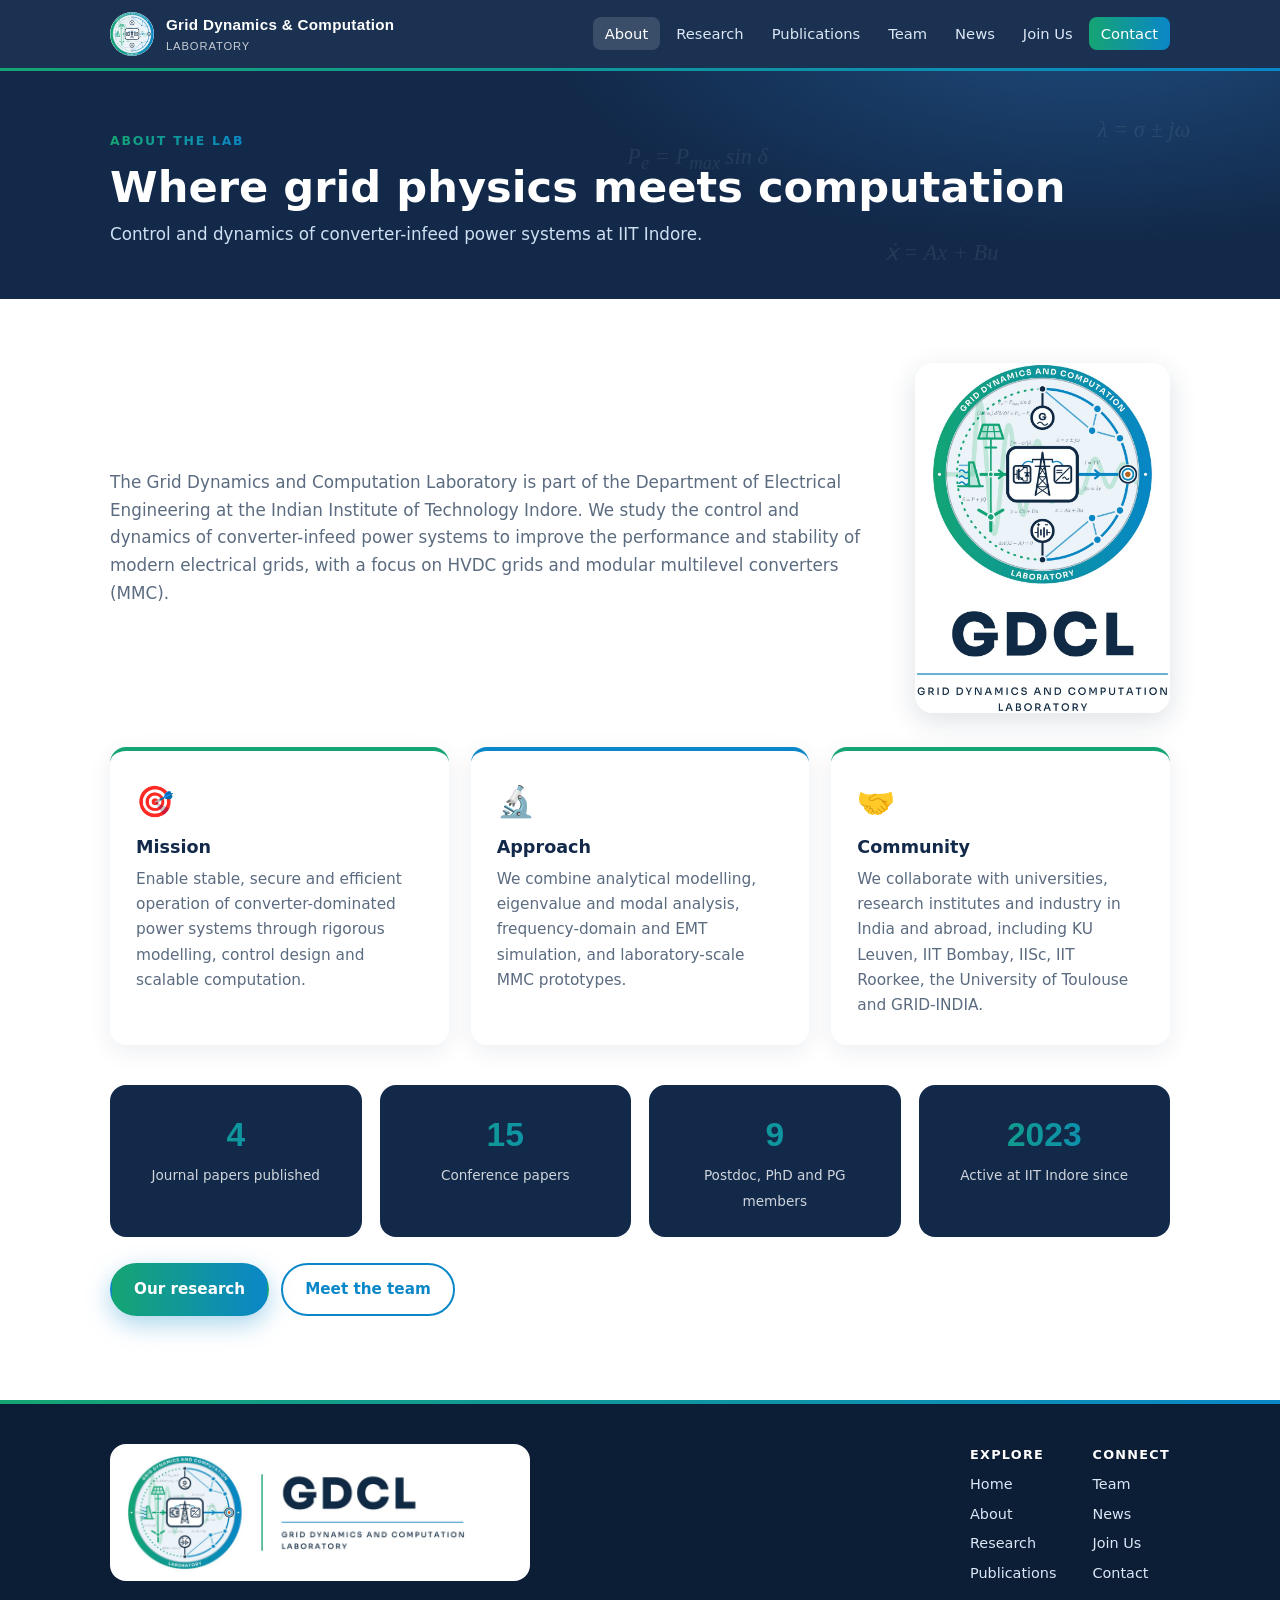
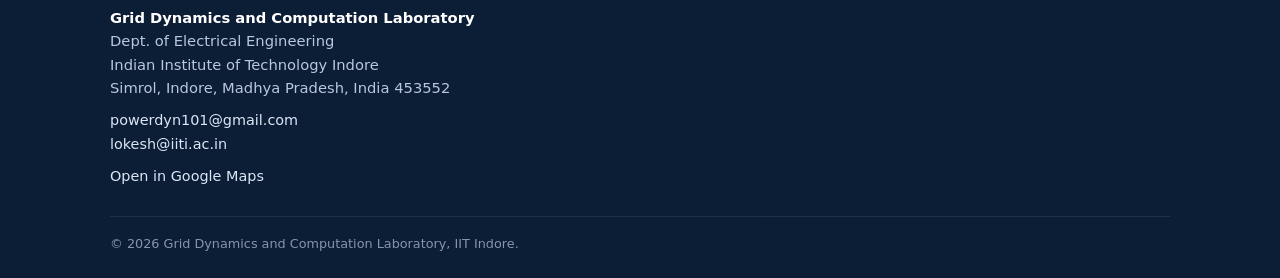
==== about.html @ 76847322 "Add files via upload" ====
<!DOCTYPE html>
<html lang="en">
<head>
<meta charset="utf-8">
<meta name="viewport" content="width=device-width, initial-scale=1">
<title>About | Grid Dynamics and Computation Laboratory, IIT Indore</title>
<meta name="description" content="About the Grid Dynamics and Computation Laboratory at the Department of Electrical Engineering, IIT Indore.">
<link rel="icon" href="images/favicon.png">
<link rel="stylesheet" href="style.css">
</head>
<body>

<header id="site-header"></header>

<main>
<section class="pagehead">
  <span class="eq" style="top:18%;right:7%">λ = σ ± jω</span>
  <span class="eq" style="bottom:12%;right:22%">ẋ = Ax + Bu</span>
  <span class="eq" style="top:30%;right:40%">P<sub>e</sub> = P<sub>max</sub> sin δ</span>
  <div class="wrap">
    <div class="crumb">About the lab</div>
    <h1>Where grid physics meets computation</h1>
    <p>Control and dynamics of converter-infeed power systems at IIT Indore.</p>
  </div>
</section>

<section>
  <div class="wrap reveal">
    <div class="about-top">
      <div><p class="lead">The Grid Dynamics and Computation Laboratory is part of the Department of Electrical Engineering at the Indian Institute of Technology Indore. We study the control and dynamics of converter-infeed power systems to improve the performance and stability of modern electrical grids, with a focus on HVDC grids and modular multilevel converters (MMC).</p></div>
      <div class="vlogo"><img src="images/logo-vertical.jpg" alt="GDCL - Grid Dynamics and Computation Laboratory logo"></div>
    </div>
    <div class="grid g3">
      <div class="card"><div class="icon">🎯</div><h3>Mission</h3><p>Enable stable, secure and efficient operation of converter-dominated power systems through rigorous modelling, control design and scalable computation.</p></div>
      <div class="card"><div class="icon">🔬</div><h3>Approach</h3><p>We combine analytical modelling, eigenvalue and modal analysis, frequency-domain and EMT simulation, and laboratory-scale MMC prototypes.</p></div>
      <div class="card"><div class="icon">🤝</div><h3>Community</h3><p>We collaborate with universities, research institutes and industry in India and abroad, including KU Leuven, IIT Bombay, IISc, IIT Roorkee, the University of Toulouse and GRID-INDIA.</p></div>
    </div>
    <div class="stats">
      <div class="stat"><b>4</b><span>Journal papers published</span></div>
      <div class="stat"><b>15</b><span>Conference papers</span></div>
      <div class="stat"><b>9</b><span>Postdoc, PhD and PG members</span></div>
      <div class="stat"><b>2023</b><span>Active at IIT Indore since</span></div>
    </div>
    <div class="more" style="display:flex;gap:12px;flex-wrap:wrap">
      <a class="btn primary" href="research.html">Our research</a>
      <a class="btn ghost" style="border-color:var(--blue);color:var(--blue)" href="team.html">Meet the team</a>
    </div>
  </div>
</section>
</main>

<footer id="site-footer"></footer>

<script src="script.js"></script>
</body>
</html>
---- style.css ----
:root{
    --navy:#12294A; --navy-2:#0c1d36;
    --green:#15A573; --blue:#0A87C8;
    --copper:#B5651D; --bg:#EDF3F9; --white:#fff;
    --text:#1b2a3d; --muted:#5b6b80;
    --grad:linear-gradient(90deg,var(--green),var(--blue));
    --radius:16px;
  }
  *{box-sizing:border-box;margin:0;padding:0}
  html{scroll-behavior:smooth;scroll-padding-top:76px}
  body{font-family:"Segoe UI",system-ui,-apple-system,Roboto,Helvetica,Arial,sans-serif;color:var(--text);background:var(--white);line-height:1.65}
  h1,h2,h3{font-family:Montserrat,"Segoe UI",system-ui,sans-serif;line-height:1.2;color:var(--navy)}
  a{color:var(--blue);text-decoration:none}
  a:hover{text-decoration:underline}
  img{max-width:100%;display:block}
  .wrap{max-width:1100px;margin:0 auto;padding:0 20px}

  /* NAV */
  header{position:sticky;top:0;z-index:50;background:rgba(18,41,74,.96);backdrop-filter:blur(8px);border-bottom:3px solid transparent;border-image:var(--grad) 1}
  .nav{display:flex;align-items:center;justify-content:space-between;height:68px}
  .brand{display:flex;align-items:center;gap:12px;color:#fff;font-weight:700;font-family:Montserrat,"Segoe UI",sans-serif;font-size:.95rem;letter-spacing:.02em}
  .brand:hover{text-decoration:none}
  .brand img,.brand svg{width:44px;height:44px;border-radius:50%;background:#fff}
  .brand small{display:block;font-weight:500;font-size:.7rem;opacity:.75;letter-spacing:.08em;text-transform:uppercase}
  nav ul{display:flex;gap:4px;list-style:none}
  nav a{color:#dbe7f5;padding:8px 12px;border-radius:8px;font-size:.92rem;font-weight:500;transition:.2s}
  nav a:hover{background:rgba(255,255,255,.1);color:#fff;text-decoration:none}
  nav a.cta{background:var(--grad);color:#fff}
  .burger{display:none;background:none;border:0;color:#fff;font-size:1.7rem;cursor:pointer}

  /* HERO */
  .hero{position:relative;overflow:hidden;background:radial-gradient(1200px 500px at 80% -10%,#1d4a7a 0%,transparent 60%),var(--navy);color:#fff;padding:90px 0 110px}
  .hero .eq{position:absolute;font-family:"Cambria Math","Times New Roman",serif;font-style:italic;color:rgba(255,255,255,.09);font-size:1.5rem;white-space:nowrap;pointer-events:none;user-select:none}
  .hero canvas{position:absolute;inset:0;width:100%;height:100%;opacity:.55}
  .hero .wrap{position:relative;display:grid;grid-template-columns:1.25fr .75fr;gap:40px;align-items:center}
  .tag{display:inline-block;font-size:.78rem;letter-spacing:.14em;text-transform:uppercase;font-weight:700;background:var(--grad);-webkit-background-clip:text;background-clip:text;color:transparent;margin-bottom:14px}
  .hero h1{color:#fff;font-size:clamp(2rem,4.6vw,3.4rem);margin-bottom:18px}
  .hero h1 span{background:var(--grad);-webkit-background-clip:text;background-clip:text;color:transparent}
  .hero p{color:#cfe0f3;font-size:1.1rem;max-width:560px;margin-bottom:28px}
  .btns{display:flex;flex-wrap:wrap;gap:12px}
  .btn{display:inline-block;padding:12px 22px;border-radius:999px;font-weight:600;font-size:.95rem;transition:.2s;border:2px solid transparent}
  .btn:hover{text-decoration:none;transform:translateY(-2px)}
  .btn.primary{background:var(--grad);color:#fff;box-shadow:0 8px 24px rgba(10,135,200,.35)}
  .btn.ghost{border-color:rgba(255,255,255,.4);color:#fff}
  .btn.ghost:hover{background:rgba(255,255,255,.1)}
  .logo-big{display:flex;justify-content:center}
  .logo-big img,.logo-big svg{width:min(300px,70vw);height:auto;border-radius:50%;background:#fff;box-shadow:0 0 0 8px rgba(255,255,255,.08),0 30px 60px rgba(0,0,0,.4);animation:float 6s ease-in-out infinite}
  @keyframes float{50%{transform:translateY(-10px)}}

  /* SECTIONS */
  section{padding:84px 0}
  section.alt{background:var(--bg)}
  .eyebrow{font-size:.78rem;text-transform:uppercase;letter-spacing:.14em;font-weight:700;color:var(--green);margin-bottom:8px}
  h2{font-size:clamp(1.6rem,3vw,2.2rem);margin-bottom:14px}
  h2::after{content:"";display:block;width:56px;height:4px;border-radius:4px;background:var(--grad);margin-top:12px}
  .lead{color:var(--muted);max-width:720px;margin-bottom:34px;font-size:1.05rem}
  .grid{display:grid;gap:22px}
  .g2{grid-template-columns:repeat(2,1fr)}
  .g3{grid-template-columns:repeat(3,1fr)}
  .g4{grid-template-columns:repeat(4,1fr)}
  .card{background:#fff;border-radius:var(--radius);padding:26px;box-shadow:0 6px 24px rgba(18,41,74,.08);border-top:4px solid var(--green);transition:.25s}
  .card:hover{transform:translateY(-5px);box-shadow:0 14px 34px rgba(18,41,74,.14)}
  .card:nth-child(even){border-top-color:var(--blue)}
  .card h3{font-size:1.1rem;margin-bottom:8px}
  .card p{color:var(--muted);font-size:.96rem}
  .icon{font-size:1.9rem;margin-bottom:10px}
  .eqline{font-family:"Cambria Math","Times New Roman",serif;font-style:italic;color:var(--blue);margin-top:12px;font-size:1.02rem}

  /* STATS */
  .stats{display:grid;grid-template-columns:repeat(4,1fr);gap:18px;margin-top:40px}
  .stat{text-align:center;padding:22px;border-radius:var(--radius);background:var(--navy);color:#fff}
  .stat b{display:block;font-size:2.1rem;font-family:Montserrat,sans-serif;background:var(--grad);-webkit-background-clip:text;background-clip:text;color:transparent}
  .stat span{font-size:.85rem;opacity:.8}

  /* DEMO */
  .demo{background:var(--navy);color:#fff;border-radius:22px;padding:30px;display:grid;grid-template-columns:1fr 1.5fr;gap:30px;align-items:center}
  .demo h3{color:#fff;margin-bottom:8px}
  .demo p{color:#cfe0f3;font-size:.95rem;margin-bottom:16px}
  .ctrl{margin-bottom:12px;font-size:.88rem}
  .ctrl label{display:flex;justify-content:space-between;margin-bottom:4px;color:#dbe7f5}
  .ctrl input{width:100%;accent-color:var(--green)}
  .demo canvas{width:100%;height:260px;background:#0c1d36;border-radius:14px;display:block}
  #status{margin-top:10px;font-size:.85rem;font-weight:600}

  /* PUBLICATIONS */
  .pubs{list-style:none}
  .year{font-family:Montserrat,sans-serif;font-weight:800;color:var(--blue);margin:28px 0 10px;font-size:1.25rem}
  .pub{background:#fff;border-left:4px solid var(--green);border-radius:10px;padding:14px 18px;margin-bottom:10px;box-shadow:0 3px 12px rgba(18,41,74,.06);font-size:.96rem}
  .pub em{color:var(--muted)}
  .pub .links a{font-size:.82rem;font-weight:600;margin-right:12px}

  /* TEAM */
  .person{text-align:center}
  .avatar{width:110px;height:110px;border-radius:50%;margin:0 auto 14px;background:var(--grad);display:flex;align-items:center;justify-content:center;color:#fff;font-weight:700;font-size:1.9rem;font-family:Montserrat,sans-serif}
  .role{color:var(--green);font-weight:600;font-size:.85rem;margin-bottom:6px}

  /* NEWS */
  .news{display:grid;gap:14px}
  .item{display:grid;grid-template-columns:110px 1fr;gap:18px;background:#fff;border-radius:12px;padding:16px 20px;box-shadow:0 3px 12px rgba(18,41,74,.07);align-items:start}
  .date{font-weight:700;color:#fff;background:var(--navy);border-radius:8px;text-align:center;padding:8px 6px;font-size:.82rem}

  /* JOIN / CONTACT */
  .join{background:var(--navy);color:#fff;border-radius:22px;padding:42px;position:relative;overflow:hidden}
  .join h2{color:#fff}
  .join p{color:#cfe0f3;max-width:640px;margin-bottom:20px}
  .join ul{margin:0 0 24px 20px;color:#dbe7f5}
  form{display:grid;gap:14px}
  input[type=text],input[type=email],textarea,select{width:100%;padding:12px 14px;border-radius:10px;border:1.5px solid #c9d6e6;font:inherit;background:#fff}
  input:focus,textarea:focus,select:focus{outline:2px solid var(--blue);border-color:var(--blue)}
  textarea{min-height:120px;resize:vertical}
  .contact-grid{display:grid;grid-template-columns:1fr 1.2fr;gap:36px}
  .contact-list{list-style:none}
  .contact-list li{margin-bottom:14px}
  .contact-list b{display:block;color:var(--navy)}

  footer{background:var(--navy-2);color:#b8c8dc;padding:40px 0 24px;border-top:4px solid transparent;border-image:var(--grad) 1}
  .foot{display:flex;justify-content:space-between;flex-wrap:wrap;gap:20px;margin-bottom:20px}
  footer a{color:#dbe7f5;margin-right:16px;font-size:.9rem}
  .copy{font-size:.8rem;opacity:.7;border-top:1px solid rgba(255,255,255,.12);padding-top:16px}

  /* --- added: publications, team, contact --- */
  .chips{display:flex;gap:8px;flex-wrap:wrap;margin-bottom:22px}
  .chip{border:1.5px solid var(--blue);background:#fff;color:var(--blue);border-radius:999px;padding:6px 18px;font:inherit;font-weight:600;font-size:.9rem;cursor:pointer;transition:.2s}
  .chip.on{background:var(--grad);color:#fff;border-color:transparent}
  .pub{display:grid;grid-template-columns:58px 1fr;gap:14px;align-items:start}
  .pub.hide{display:none}
  .yb{background:var(--navy);color:#fff;border-radius:8px;text-align:center;padding:4px 0;font-weight:700;font-size:.85rem}
  .badge{display:inline-block;font-size:.72rem;font-weight:700;padding:2px 10px;border-radius:999px;margin-left:8px;background:#fff1e3;color:var(--copper)}
  .badge.ok{background:#e3f7ef;color:#0b7a55}
  .pub .links{margin-top:4px}
  .grp{margin:38px 0 14px;font-size:1.15rem}
  .person .note{font-size:.84rem;font-style:italic;margin-top:6px}
  .pi{display:grid;grid-template-columns:130px 1fr;gap:26px;background:#fff;border-radius:var(--radius);padding:30px;box-shadow:0 6px 24px rgba(18,41,74,.08);border-top:4px solid var(--green);margin-top:26px}
  .pi .avatar{width:120px;height:120px;font-size:2.2rem;margin:0}
  .pi .role{color:var(--green);font-weight:600;font-size:.9rem}
  .pill{display:inline-block;background:var(--bg);color:var(--navy);border-radius:999px;padding:4px 12px;font-size:.8rem;font-weight:600;margin:0 6px 6px 0}
  .cols{display:grid;grid-template-columns:1fr 1fr;gap:20px;margin-top:14px}
  .cols h4{color:var(--green);font-size:.8rem;text-transform:uppercase;letter-spacing:.08em;margin-bottom:6px}
  .cols ul{margin-left:18px;color:var(--muted);font-size:.9rem}
  .plinks{margin-top:14px}
  .plinks a{font-weight:600;font-size:.9rem;margin-right:16px}
  .mini{list-style:none;display:grid;grid-template-columns:repeat(2,1fr);gap:10px}
  .mini li{background:#fff;border-radius:10px;padding:10px 14px;box-shadow:0 3px 12px rgba(18,41,74,.06);font-size:.92rem}
  .mini span{color:var(--muted);font-size:.86rem}
  .map{width:100%;height:320px;border:0;border-radius:16px;margin-top:30px;box-shadow:0 6px 24px rgba(18,41,74,.1)}
  @media(max-width:900px){.pi,.cols,.mini{grid-template-columns:1fr}.pi .avatar{margin:0 auto}}


  /* ===== multi-page additions ===== */
  nav a.active{background:rgba(255,255,255,.14);color:#fff}
  nav a.cta.active{background:var(--grad)}
  .pagehead{position:relative;overflow:hidden;background:radial-gradient(900px 360px at 85% -20%,#1d4a7a 0%,transparent 60%),var(--navy);color:#fff;padding:56px 0 50px}
  .pagehead .eq{position:absolute;font-family:"Cambria Math","Times New Roman",serif;font-style:italic;color:rgba(255,255,255,.08);font-size:1.4rem;white-space:nowrap;pointer-events:none}
  .pagehead .wrap{position:relative}
  .pagehead .crumb{font-size:.78rem;letter-spacing:.14em;text-transform:uppercase;font-weight:700;background:var(--grad);-webkit-background-clip:text;background-clip:text;color:transparent;margin-bottom:10px;display:inline-block}
  .pagehead h1{color:#fff;font-size:clamp(1.8rem,4vw,2.7rem);margin-bottom:8px}
  .pagehead p{color:#cfe0f3;max-width:680px;font-size:1.05rem}
  .pagehead + section{padding-top:64px}
  /* hero get-in-touch buttons */
  .touch{margin-top:26px;display:flex;flex-wrap:wrap;gap:14px}
  .btn.stack{display:flex;flex-direction:column;align-items:flex-start;gap:2px;border-radius:16px;padding:13px 22px;min-width:220px}
  .btn.stack small{font-weight:500;font-size:.78rem;opacity:.9}
  .btn.light{background:#fff;color:var(--navy);box-shadow:0 8px 24px rgba(0,0,0,.25)}
  .btn.light small{color:var(--muted)}
  .btn.warm{background:var(--copper);color:#fff;box-shadow:0 8px 24px rgba(181,101,29,.4)}
  .touchlabel{width:100%;font-size:.78rem;letter-spacing:.12em;text-transform:uppercase;color:#9fb6d1;font-weight:700;margin:6px 0 -4px}
  .more{margin-top:26px}
  /* about */
  .about-top{display:grid;grid-template-columns:1.5fr .5fr;gap:40px;align-items:center;margin-bottom:34px}
  .about-top .lead{max-width:none;margin-bottom:0}
  .vlogo img{width:100%;border-radius:18px;box-shadow:0 8px 28px rgba(18,41,74,.14)}
  /* footer */
  .foot{align-items:flex-start;gap:40px}
  .foot-brand{max-width:420px}
  .flogo{display:inline-block;background:#fff;border-radius:16px;padding:10px 16px;margin:0 0 16px;line-height:0}
  .flogo img{width:min(340px,100%);height:auto}
  .foot-brand p{font-size:.92rem;line-height:1.6;margin-bottom:8px}
  .foot-brand a{margin:0}
  .foot-brand .flogo{margin:0 0 16px}
  .foot-links{display:grid;grid-template-columns:repeat(2,auto);gap:4px 36px;font-size:.92rem}
  .foot-links a{display:block;margin:0 0 6px}
  .foot-links h4{color:#fff;font-size:.8rem;text-transform:uppercase;letter-spacing:.1em;margin:0 0 8px}
  .formframe{width:100%;height:760px;border:0;border-radius:16px;background:#fff;box-shadow:0 6px 24px rgba(18,41,74,.1)}
  @media(max-width:900px){.about-top{grid-template-columns:1fr}.vlogo{max-width:260px}.foot-links{grid-template-columns:1fr 1fr}}
  /* reveal */
  .reveal{opacity:0;transform:translateY(22px);transition:opacity .7s,transform .7s}
  .reveal.in{opacity:1;transform:none}

  @media(max-width:900px){
    .hero .wrap,.demo,.contact-grid{grid-template-columns:1fr}
    .logo-big{order:-1}
    .g3,.g4,.stats{grid-template-columns:repeat(2,1fr)}
    .g2{grid-template-columns:1fr}
    .burger{display:block}
    nav ul{position:absolute;top:68px;left:0;right:0;background:var(--navy);flex-direction:column;padding:10px 20px 18px;display:none}
    nav ul.open{display:flex}
  }
  @media(max-width:560px){
    .g3,.g4,.stats{grid-template-columns:1fr}
    .item{grid-template-columns:1fr}
    section{padding:60px 0}
    .join{padding:28px}
  }
  @media(prefers-reduced-motion:reduce){
    html{scroll-behavior:auto}.reveal{opacity:1;transform:none;transition:none}.logo-big img,.logo-big svg{animation:none}
  }
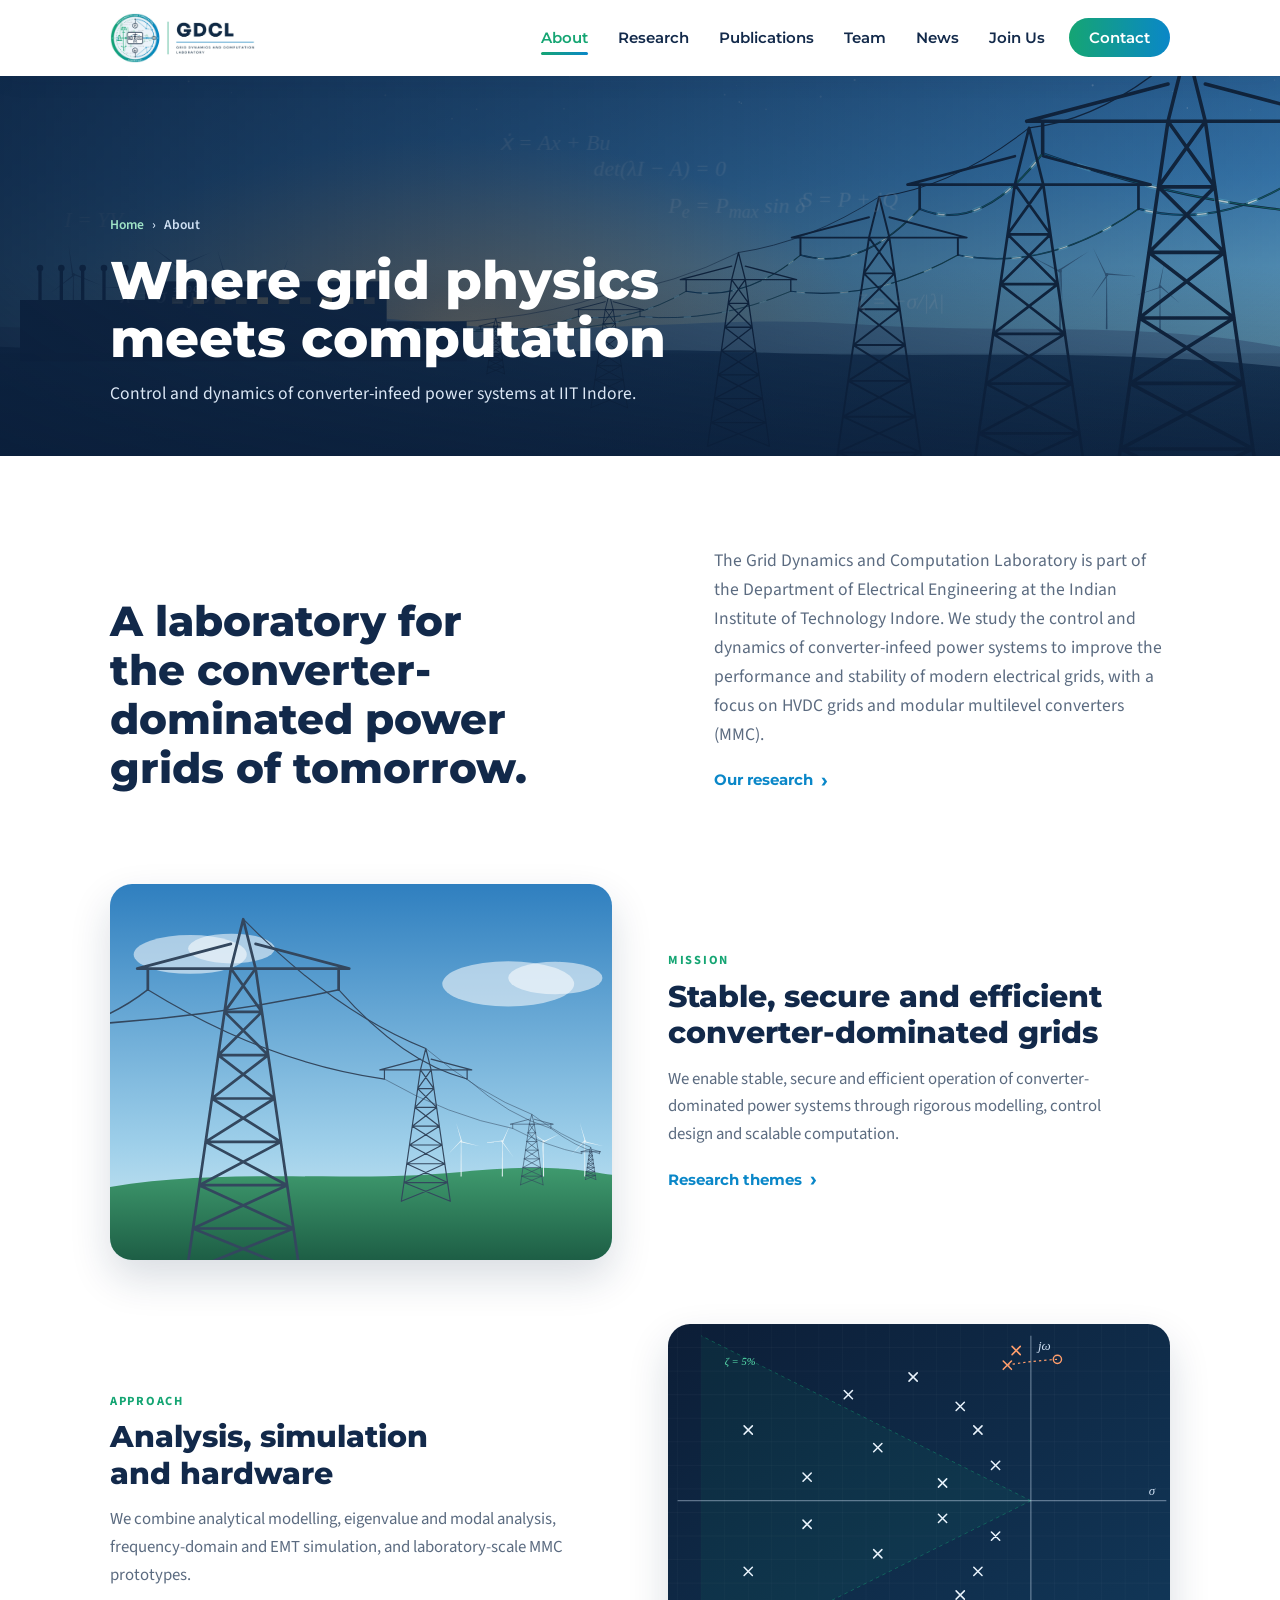
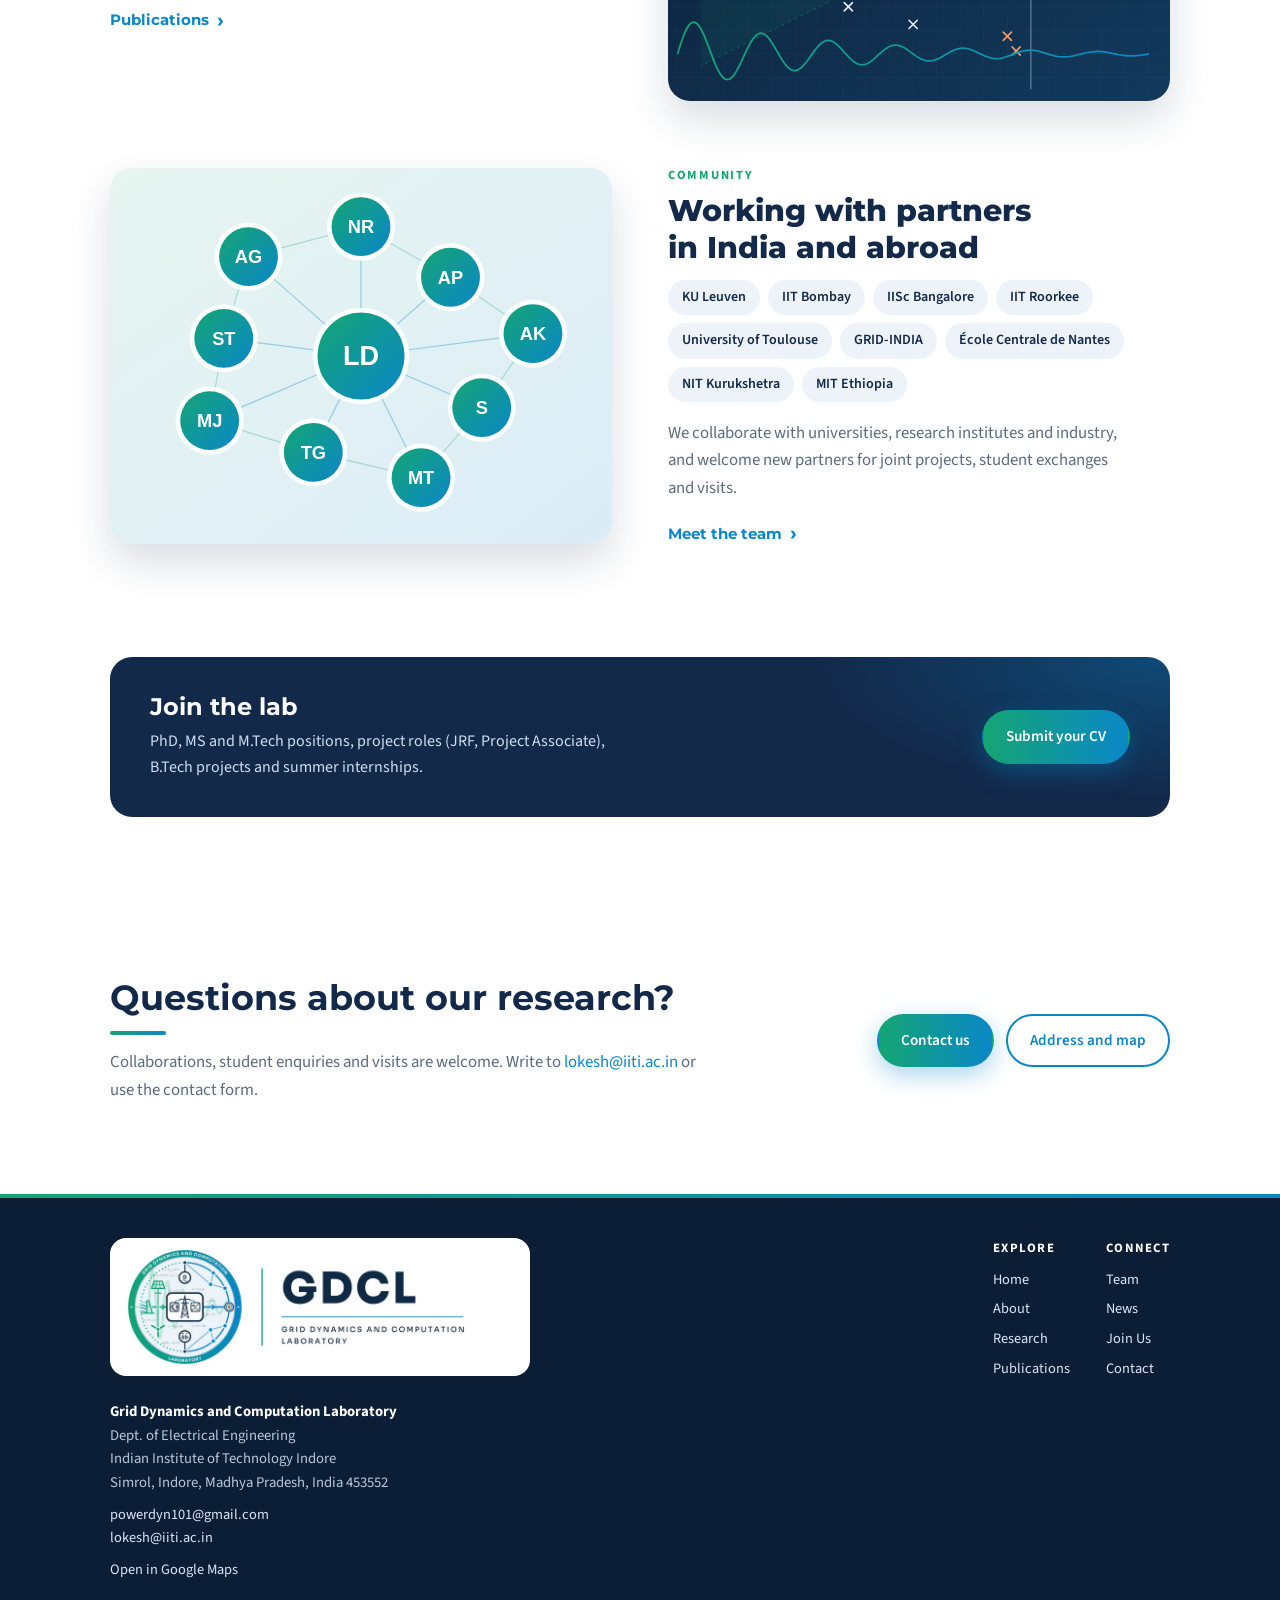
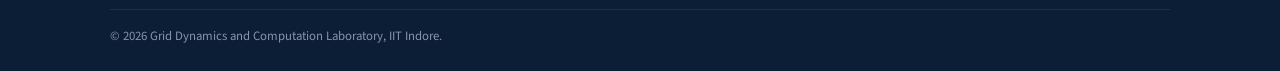
==== commit f546789e: "Add files via upload" ====
--- a/about.html
+++ b/about.html
@@ -7,46 +7,90 @@
 <meta name="description" content="About the Grid Dynamics and Computation Laboratory at the Department of Electrical Engineering, IIT Indore.">
 <link rel="icon" href="images/favicon.png">
 <link rel="stylesheet" href="style.css">
+<link rel="stylesheet" href="home.css">
+<link rel="stylesheet" href="pages.css">
 </head>
 <body>
 
 <header id="site-header"></header>
 
 <main>
-<section class="pagehead">
-  <span class="eq" style="top:18%;right:7%">λ = σ ± jω</span>
-  <span class="eq" style="bottom:12%;right:22%">ẋ = Ax + Bu</span>
-  <span class="eq" style="top:30%;right:40%">P<sub>e</sub> = P<sub>max</sub> sin δ</span>
+<section class="p-hero">
+  <img src="images/hero-grid.svg" alt="" style="object-position:80% 60%">
+  <div class="h-eqs" aria-hidden="true"><span class="eq">P<sub>e</sub> = P<sub>max</sub> sin δ</span><span class="eq">λ = σ ± jω</span><span class="eq">ẋ = Ax + Bu</span><span class="eq">det(λI − A) = 0</span><span class="eq">I = YV</span><span class="eq">ζ = −σ/|λ|</span><span class="eq">S = P + jQ</span></div>
   <div class="wrap">
-    <div class="crumb">About the lab</div>
+    <div class="p-crumb"><a href="index.html">Home</a><span aria-hidden="true">›</span><span>About</span></div>
     <h1>Where grid physics meets computation</h1>
     <p>Control and dynamics of converter-infeed power systems at IIT Indore.</p>
   </div>
 </section>
 
-<section>
-  <div class="wrap reveal">
-    <div class="about-top">
-      <div><p class="lead">The Grid Dynamics and Computation Laboratory is part of the Department of Electrical Engineering at the Indian Institute of Technology Indore. We study the control and dynamics of converter-infeed power systems to improve the performance and stability of modern electrical grids, with a focus on HVDC grids and modular multilevel converters (MMC).</p></div>
-      <div class="vlogo"><img src="images/logo-vertical.jpg" alt="GDCL - Grid Dynamics and Computation Laboratory logo"></div>
-    </div>
-    <div class="grid g3">
-      <div class="card"><div class="icon">🎯</div><h3>Mission</h3><p>Enable stable, secure and efficient operation of converter-dominated power systems through rigorous modelling, control design and scalable computation.</p></div>
-      <div class="card"><div class="icon">🔬</div><h3>Approach</h3><p>We combine analytical modelling, eigenvalue and modal analysis, frequency-domain and EMT simulation, and laboratory-scale MMC prototypes.</p></div>
-      <div class="card"><div class="icon">🤝</div><h3>Community</h3><p>We collaborate with universities, research institutes and industry in India and abroad, including KU Leuven, IIT Bombay, IISc, IIT Roorkee, the University of Toulouse and GRID-INDIA.</p></div>
-    </div>
-    <div class="stats">
-      <div class="stat"><b>4</b><span>Journal papers published</span></div>
-      <div class="stat"><b>15</b><span>Conference papers</span></div>
-      <div class="stat"><b>9</b><span>Postdoc, PhD and PG members</span></div>
-      <div class="stat"><b>2023</b><span>Active at IIT Indore since</span></div>
-    </div>
-    <div class="more" style="display:flex;gap:12px;flex-wrap:wrap">
-      <a class="btn primary" href="research.html">Our research</a>
-      <a class="btn ghost" style="border-color:var(--blue);color:var(--blue)" href="team.html">Meet the team</a>
+<section class="h-statement">
+  <div class="wrap h-statement-grid reveal">
+    <h2 class="h-big">A laboratory for the converter-dominated power grids of tomorrow.</h2>
+    <div>
+      <p>The Grid Dynamics and Computation Laboratory is part of the Department of Electrical Engineering at the Indian Institute of Technology Indore. We study the control and dynamics of converter-infeed power systems to improve the performance and stability of modern electrical grids, with a focus on HVDC grids and modular multilevel converters (MMC).</p>
+      <a class="h-more" href="research.html">Our research <b aria-hidden="true">›</b></a>
     </div>
   </div>
 </section>
+
+<section class="h-blocks">
+  <div class="wrap">
+    <article class="h-row reveal">
+      <div class="h-img"><img src="images/hvdc.svg" alt="Illustration of HVDC transmission towers"></div>
+      <div class="h-txt">
+        <div class="eyebrow">Mission</div>
+        <h3>Stable, secure and efficient converter-dominated grids</h3>
+        <p>We enable stable, secure and efficient operation of converter-dominated power systems through rigorous modelling, control design and scalable computation.</p>
+        <a class="h-more" href="research.html">Research themes <b aria-hidden="true">›</b></a>
+      </div>
+    </article>
+
+    <article class="h-row flip reveal">
+      <div class="h-img"><img src="images/stability.svg" alt="Illustration of eigenvalues on the complex plane with a damped oscillation"></div>
+      <div class="h-txt">
+        <div class="eyebrow">Approach</div>
+        <h3>Analysis, simulation and hardware</h3>
+        <p>We combine analytical modelling, eigenvalue and modal analysis, frequency-domain and EMT simulation, and laboratory-scale MMC prototypes.</p>
+        <a class="h-more" href="publications.html">Publications <b aria-hidden="true">›</b></a>
+      </div>
+    </article>
+
+    <article class="h-row reveal">
+      <div class="h-img"><img src="images/people.svg" alt="Network illustration of lab members"></div>
+      <div class="h-txt">
+        <div class="eyebrow">Community</div>
+        <h3>Working with partners in India and abroad</h3>
+        <div class="p-chips"><span>KU Leuven</span><span>IIT Bombay</span><span>IISc Bangalore</span><span>IIT Roorkee</span><span>University of Toulouse</span><span>GRID-INDIA</span><span>École Centrale de Nantes</span><span>NIT Kurukshetra</span><span>MIT Ethiopia</span></div><p>We collaborate with universities, research institutes and industry, and welcome new partners for joint projects, student exchanges and visits.</p>
+        <a class="h-more" href="team.html">Meet the team <b aria-hidden="true">›</b></a>
+      </div>
+    </article>
+
+  </div>
+</section>
+<section class="h-join p-sec tight">
+  <div class="wrap h-join-inner reveal">
+    <div>
+      <h3>Join the lab</h3>
+      <p>PhD, MS and M.Tech positions, project roles (JRF, Project Associate), B.Tech projects and summer internships.</p>
+    </div>
+    <a class="btn primary" href="https://docs.google.com/forms/d/e/1FAIpQLSeubSmCvU0OahdhebVljgupJyZ5eQfEjfkGy8SmHtwso7TkWA/viewform?usp=dialog" target="_blank" rel="noopener">Submit your CV</a>
+  </div>
+</section>
+<section class="h-ask">
+  <div class="wrap h-ask-grid reveal">
+    <div>
+      <h2>Questions about our research?</h2>
+      <p class="lead">Collaborations, student enquiries and visits are welcome. Write to <a href="mailto:lokesh@iiti.ac.in">lokesh@iiti.ac.in</a> or use the contact form.</p>
+    </div>
+    <div class="h-ask-btns">
+      <a class="btn primary" href="https://docs.google.com/forms/d/e/1FAIpQLSfERuCvrAT9KfMFXqS3rf31dA7aDRgN2YZx3nTAeigzly0vkQ/viewform?usp=dialog" target="_blank" rel="noopener">Contact us</a>
+      <a class="btn outline" href="contact.html">Address and map</a>
+    </div>
+  </div>
+</section>
+
 </main>
 
 <footer id="site-footer"></footer>
--- a/style.css
+++ b/style.css
@@ -1,3 +1,4 @@
+@import url('https://fonts.googleapis.com/css2?family=Montserrat:wght@500;600;700;800&family=Source+Sans+3:wght@400;600&display=swap');
 :root{
     --navy:#12294A; --navy-2:#0c1d36;
     --green:#15A573; --blue:#0A87C8;
@@ -7,26 +8,30 @@
     --radius:16px;
   }
   *{box-sizing:border-box;margin:0;padding:0}
-  html{scroll-behavior:smooth;scroll-padding-top:76px}
-  body{font-family:"Segoe UI",system-ui,-apple-system,Roboto,Helvetica,Arial,sans-serif;color:var(--text);background:var(--white);line-height:1.65}
+  html{scroll-behavior:smooth;scroll-padding-top:90px}
+  body{font-family:"Source Sans 3","Segoe UI",system-ui,-apple-system,Roboto,Helvetica,Arial,sans-serif;color:var(--text);background:var(--white);line-height:1.65}
   h1,h2,h3{font-family:Montserrat,"Segoe UI",system-ui,sans-serif;line-height:1.2;color:var(--navy)}
   a{color:var(--blue);text-decoration:none}
   a:hover{text-decoration:underline}
   img{max-width:100%;display:block}
   .wrap{max-width:1100px;margin:0 auto;padding:0 20px}
 
-  /* NAV */
-  header{position:sticky;top:0;z-index:50;background:rgba(18,41,74,.96);backdrop-filter:blur(8px);border-bottom:3px solid transparent;border-image:var(--grad) 1}
-  .nav{display:flex;align-items:center;justify-content:space-between;height:68px}
-  .brand{display:flex;align-items:center;gap:12px;color:#fff;font-weight:700;font-family:Montserrat,"Segoe UI",sans-serif;font-size:.95rem;letter-spacing:.02em}
+  /* NAV (white, EnergyVille-style) */
+  header{position:sticky;top:0;z-index:50;background:#fff;box-shadow:0 1px 0 rgba(18,41,74,.08),0 6px 20px rgba(18,41,74,.06)}
+  .topbar{background:var(--navy);color:#b8c8dc;font-size:.78rem}
+  .topbar .wrap{display:flex;justify-content:space-between;align-items:center;height:34px;gap:16px}
+  .topbar a{color:#dbe7f5;margin-left:18px;font-weight:500}
+  .topbar .tb-links{white-space:nowrap}
+  .nav{display:flex;align-items:center;justify-content:space-between;height:76px}
+  .brand{display:flex;align-items:center;gap:12px;color:var(--navy)}
   .brand:hover{text-decoration:none}
-  .brand img,.brand svg{width:44px;height:44px;border-radius:50%;background:#fff}
-  .brand small{display:block;font-weight:500;font-size:.7rem;opacity:.75;letter-spacing:.08em;text-transform:uppercase}
-  nav ul{display:flex;gap:4px;list-style:none}
-  nav a{color:#dbe7f5;padding:8px 12px;border-radius:8px;font-size:.92rem;font-weight:500;transition:.2s}
-  nav a:hover{background:rgba(255,255,255,.1);color:#fff;text-decoration:none}
-  nav a.cta{background:var(--grad);color:#fff}
-  .burger{display:none;background:none;border:0;color:#fff;font-size:1.7rem;cursor:pointer}
+  .brand img{height:50px;width:auto}
+  nav ul{display:flex;gap:2px;list-style:none;align-items:center}
+  nav a{color:var(--navy);padding:10px 14px;border-radius:8px;font-size:.95rem;font-weight:600;transition:.2s;font-family:Montserrat,"Segoe UI",sans-serif;position:relative}
+  nav a:hover{color:var(--green);text-decoration:none}
+  nav a.cta{background:var(--grad);color:#fff;border-radius:999px;padding:10px 20px;margin-left:8px}
+  nav a.cta:hover{color:#fff;filter:brightness(1.05)}
+  .burger{display:none;background:none;border:0;color:var(--navy);font-size:1.7rem;cursor:pointer}
 
   /* HERO */
   .hero{position:relative;overflow:hidden;background:radial-gradient(1200px 500px at 80% -10%,#1d4a7a 0%,transparent 60%),var(--navy);color:#fff;padding:90px 0 110px}
@@ -147,8 +152,9 @@
 
 
   /* ===== multi-page additions ===== */
-  nav a.active{background:rgba(255,255,255,.14);color:#fff}
-  nav a.cta.active{background:var(--grad)}
+  nav a.active{color:var(--green)}
+  nav a.active:not(.cta)::after{content:"";position:absolute;left:14px;right:14px;bottom:2px;height:3px;border-radius:3px;background:var(--grad)}
+  nav a.cta.active{background:var(--grad);color:#fff}
   .pagehead{position:relative;overflow:hidden;background:radial-gradient(900px 360px at 85% -20%,#1d4a7a 0%,transparent 60%),var(--navy);color:#fff;padding:56px 0 50px}
   .pagehead .eq{position:absolute;font-family:"Cambria Math","Times New Roman",serif;font-style:italic;color:rgba(255,255,255,.08);font-size:1.4rem;white-space:nowrap;pointer-events:none}
   .pagehead .wrap{position:relative}
@@ -183,8 +189,8 @@
   .formframe{width:100%;height:760px;border:0;border-radius:16px;background:#fff;box-shadow:0 6px 24px rgba(18,41,74,.1)}
   @media(max-width:900px){.about-top{grid-template-columns:1fr}.vlogo{max-width:260px}.foot-links{grid-template-columns:1fr 1fr}}
   /* reveal */
-  .reveal{opacity:0;transform:translateY(22px);transition:opacity .7s,transform .7s}
-  .reveal.in{opacity:1;transform:none}
+  .reveal{animation:rise .8s ease both}
+  @keyframes rise{from{opacity:.001;transform:translateY(18px)}}
 
   @media(max-width:900px){
     .hero .wrap,.demo,.contact-grid{grid-template-columns:1fr}
@@ -192,7 +198,8 @@
     .g3,.g4,.stats{grid-template-columns:repeat(2,1fr)}
     .g2{grid-template-columns:1fr}
     .burger{display:block}
-    nav ul{position:absolute;top:68px;left:0;right:0;background:var(--navy);flex-direction:column;padding:10px 20px 18px;display:none}
+    nav ul{position:absolute;top:76px;left:0;right:0;background:#fff;flex-direction:column;align-items:stretch;padding:10px 20px 18px;display:none;box-shadow:0 12px 24px rgba(18,41,74,.12)}
+    .brand img{height:42px}
     nav ul.open{display:flex}
   }
   @media(max-width:560px){
@@ -202,5 +209,5 @@
     .join{padding:28px}
   }
   @media(prefers-reduced-motion:reduce){
-    html{scroll-behavior:auto}.reveal{opacity:1;transform:none;transition:none}.logo-big img,.logo-big svg{animation:none}
-  }
+    html{scroll-behavior:auto}.reveal{animation:none}.logo-big img,.logo-big svg{animation:none}
+  }
--- a/home.css
+++ b/home.css
@@ -0,0 +1,166 @@
+/* ======================================================================
+   Home page (EnergyVille-style layout). Uses the tokens from style.css.
+   ====================================================================== */
+
+/* 1. Hero: full-width picture, headline over a dark gradient */
+.h-hero{position:relative;overflow:hidden;color:#fff;background:var(--navy-2);min-height:560px;display:flex;flex-direction:column;justify-content:flex-end;padding:0}
+.h-hero-img{position:absolute;inset:0;z-index:0;width:100%;height:100%;object-fit:cover;object-position:50% 60%;max-width:none}
+.h-hero::before{content:"";position:absolute;inset:0;z-index:1;background:linear-gradient(90deg,rgba(10,30,58,.72) 0%,rgba(10,30,58,.35) 42%,rgba(10,30,58,0) 70%),linear-gradient(0deg,rgba(10,30,58,.55) 0%,rgba(10,30,58,0) 35%)}
+.h-eqs{position:absolute;inset:0;z-index:0;pointer-events:none;overflow:hidden}
+.h-eqs .eq{position:absolute;left:0;top:0;font-family:"Cambria Math","Times New Roman",serif;font-style:italic;color:rgba(255,255,255,.22);font-size:clamp(1rem,1.7vw,1.5rem);white-space:nowrap;will-change:transform}
+.h-hero h1{text-shadow:0 2px 24px rgba(10,30,58,.45)}
+.h-hero .wrap{position:relative;z-index:2;width:100%}
+.h-hero-inner{padding-top:120px;padding-bottom:40px}
+.h-hero h1{color:#fff;font-size:clamp(2.1rem,5vw,3.9rem);font-weight:800;max-width:780px;line-height:1.08;letter-spacing:-.01em;text-wrap:balance;margin-bottom:30px}
+.h-pill{display:inline-flex;align-items:center;gap:14px;background:#fff;color:var(--navy);font-family:Montserrat,sans-serif;font-weight:700;padding:8px 8px 8px 24px;border-radius:999px;box-shadow:0 10px 30px rgba(0,0,0,.3);transition:.2s}
+.h-pill b{display:grid;place-items:center;width:40px;height:40px;border-radius:50%;background:var(--grad);color:#fff;font-size:1.4rem;line-height:1}
+.h-pill:hover{text-decoration:none;transform:translateX(4px)}
+.h-hero-foot{display:flex;flex-wrap:wrap;gap:8px 28px;padding-top:18px;padding-bottom:22px;border-top:1px solid rgba(255,255,255,.18);font-size:.85rem;letter-spacing:.06em;text-transform:uppercase;color:#cfe0f3;font-weight:600}
+.h-hero-foot span::before{content:"";display:inline-block;width:8px;height:8px;border-radius:50%;background:var(--green);margin-right:10px;vertical-align:1px}
+
+/* shared link style: "Read more ›" */
+.h-more{display:inline-flex;align-items:center;gap:8px;font-family:Montserrat,sans-serif;font-weight:700;color:var(--blue);font-size:.95rem}
+.h-more b{font-size:1.25rem;line-height:1;transition:.2s}
+.h-more:hover{text-decoration:none}
+.h-more:hover b{transform:translateX(4px)}
+.h-more.light{color:#fff}
+
+/* 2. Statement */
+.h-statement{padding:90px 0 40px}
+.h-statement-grid{display:grid;grid-template-columns:1.2fr 1fr;gap:56px;align-items:end}
+.h-big{font-size:clamp(1.7rem,3.4vw,2.6rem);font-weight:800;line-height:1.18;text-wrap:balance;margin:0}
+.h-big::after{display:none}
+.h-statement p{color:var(--muted);font-size:1.1rem;margin-bottom:18px;max-width:60ch}
+
+/* 3. Alternating rows */
+.h-blocks{padding:50px 0 90px}
+.h-blocks .wrap{display:grid;gap:64px}
+.h-row{display:grid;grid-template-columns:1fr 1fr;gap:56px;align-items:center}
+.h-row.flip .h-img{order:2}
+.h-img{border-radius:22px;overflow:hidden;aspect-ratio:4/3;max-width:100%;box-shadow:0 18px 40px rgba(18,41,74,.16)}
+.h-img img{width:100%;height:100%;object-fit:cover;transition:transform .6s}
+.h-row:hover .h-img img{transform:scale(1.04)}
+.h-txt{min-width:0}
+.h-txt h3{font-size:clamp(1.4rem,2.4vw,1.9rem);font-weight:800;margin-bottom:14px;text-wrap:balance}
+.h-txt p{color:var(--muted);font-size:1.05rem;margin-bottom:18px;max-width:58ch}
+.h-feature{display:grid;grid-template-columns:auto 1fr;gap:28px;align-items:start;background:linear-gradient(120deg,var(--green),var(--blue));color:#fff;border-radius:22px;padding:34px 38px;box-shadow:0 18px 40px rgba(10,135,200,.25);transition:.25s}
+.h-feature:hover{text-decoration:none;transform:translateY(-4px)}
+.h-feature-badge{background:#fff;color:var(--navy);font-family:Montserrat,sans-serif;font-weight:800;font-size:.75rem;letter-spacing:.12em;text-transform:uppercase;padding:8px 14px;border-radius:999px}
+.h-feature-meta{font-size:.85rem;font-weight:600;letter-spacing:.04em;opacity:.9;margin-bottom:6px}
+.h-feature h3{color:#fff;font-size:clamp(1.1rem,2vw,1.4rem);margin-bottom:12px;text-wrap:balance}
+
+/* 4. Domain tiles */
+.h-tiles{display:grid;grid-template-columns:repeat(4,1fr);gap:18px}
+.h-tile{position:relative;display:block;border-radius:18px;overflow:hidden;aspect-ratio:3/4;max-width:100%;color:#fff;box-shadow:0 10px 28px rgba(18,41,74,.14)}
+.h-tile img{position:absolute;inset:0;width:100%;height:100%;object-fit:cover;transition:transform .6s}
+.h-tile::after{content:"";position:absolute;inset:0;background:linear-gradient(0deg,rgba(7,20,40,.92) 0%,rgba(7,20,40,.35) 55%,rgba(7,20,40,.05) 100%)}
+.h-tile>div{position:absolute;left:0;right:0;bottom:0;z-index:1;padding:22px}
+.h-tile span{font-family:"Cambria Math","Times New Roman",serif;font-style:italic;color:#9fe3c6;font-size:.95rem}
+.h-tile h3{color:#fff;font-size:1.15rem;margin:6px 0 10px;text-wrap:balance}
+.h-tile b{font-family:Montserrat,sans-serif;font-size:.85rem;color:#cfe0f3}
+.h-tile:hover{text-decoration:none}
+.h-tile:hover img{transform:scale(1.06)}
+
+/* 5. News cards */
+.h-cards{display:grid;grid-template-columns:repeat(3,1fr);gap:24px}
+.h-card{display:flex;flex-direction:column;background:#fff;border-radius:18px;overflow:hidden;box-shadow:0 8px 26px rgba(18,41,74,.1);color:var(--text);transition:.25s}
+.h-card:hover{text-decoration:none;transform:translateY(-5px);box-shadow:0 16px 36px rgba(18,41,74,.16)}
+.h-card-img{aspect-ratio:16/9;overflow:hidden}
+.h-card-img img{width:100%;height:100%;object-fit:cover}
+.h-card-body{padding:22px 24px 26px;display:flex;flex-direction:column;gap:10px;flex:1}
+.h-card-meta{display:flex;align-items:center;gap:10px;font-size:.85rem;color:var(--muted);font-weight:600}
+.chip-s{background:#e3f7ef;color:#0b7a55;border-radius:999px;padding:2px 10px;font-size:.75rem;font-weight:700;letter-spacing:.04em;text-transform:uppercase}
+.chip-s.warm{background:#fff1e3;color:var(--copper)}
+.h-card h3{font-size:1.08rem;text-wrap:balance}
+.h-card p{color:var(--muted);font-size:.95rem;flex:1}
+
+/* 6. Join band */
+.h-join{padding:0}
+.h-join-inner{max-width:1060px;display:flex;justify-content:space-between;align-items:center;gap:24px;flex-wrap:wrap;background:var(--navy);color:#fff;border-radius:22px;padding:36px 40px;background-image:radial-gradient(500px 200px at 100% 0%,rgba(10,135,200,.35),transparent 70%)}
+.h-join h3{color:#fff;font-size:1.5rem;margin-bottom:6px}
+.h-join p{color:#cfe0f3;max-width:60ch}
+
+/* 7. Questions band */
+.h-ask{padding:80px 0 90px}
+.h-ask-grid{display:grid;grid-template-columns:1.4fr 1fr;gap:40px;align-items:center}
+.h-ask .lead{margin-bottom:0}
+.h-ask-btns{display:flex;gap:12px;flex-wrap:wrap;justify-content:flex-end}
+.btn.outline{border-color:var(--blue);color:var(--blue)}
+.btn.outline:hover{background:var(--bg)}
+
+
+/* Research interests */
+.h-interests{display:grid;grid-template-columns:.8fr 1.6fr;gap:40px;margin-top:48px;background:#fff;border-radius:22px;padding:36px 40px;box-shadow:0 8px 26px rgba(18,41,74,.08)}
+.h-int-head h3{font-size:1.6rem;font-weight:800;margin-bottom:14px}
+.h-int-list{list-style:none;display:grid;grid-template-columns:1fr 1fr;gap:14px 28px;min-width:0}
+.h-int-list li{position:relative;padding-left:30px;font-size:1.02rem;font-weight:600;color:var(--navy);line-height:1.45}
+.h-int-list li::before{content:"";position:absolute;left:0;top:.2em;width:18px;height:18px;border-radius:50%;background:var(--grad);box-shadow:0 0 0 4px #e3f2f8}
+
+/* News list */
+.h-newslist{list-style:none;border-top:1px solid #d6e2ee}
+.h-newslist li{border-bottom:1px solid #d6e2ee}
+.h-newslist a{display:grid;grid-template-columns:120px 1fr auto;gap:20px;align-items:baseline;padding:18px 6px;color:var(--text);transition:background .2s}
+.h-newslist a:hover{text-decoration:none;background:var(--bg)}
+.h-newslist time{font-family:Montserrat,sans-serif;font-weight:700;font-size:.85rem;color:var(--green);letter-spacing:.04em;text-transform:uppercase}
+.h-newslist span{min-width:0;color:var(--muted)}
+.h-newslist b{color:var(--navy)}
+.h-newslist i{font-style:normal;font-size:1.4rem;color:var(--blue);transition:transform .2s}
+.h-newslist a:hover i{transform:translateX(4px)}
+
+/* Events slideshow */
+.h-show{position:relative;border-radius:22px;overflow:hidden;aspect-ratio:16/7;max-width:100%;background:var(--navy);box-shadow:0 18px 40px rgba(18,41,74,.18)}
+.h-slide{position:absolute;inset:0;margin:0;opacity:0;transition:opacity .8s ease;pointer-events:none}
+.h-slide.on{opacity:1;pointer-events:auto}
+.h-slide img{width:100%;height:100%;object-fit:cover}
+.h-slide::after{content:"";position:absolute;inset:0;background:linear-gradient(0deg,rgba(7,20,40,.95) 0%,rgba(7,20,40,.6) 40%,rgba(7,20,40,0) 75%)}
+.h-slide figcaption{position:absolute;left:0;right:0;bottom:0;z-index:1;padding:30px 40px 54px;color:#fff;max-width:760px}
+.h-slide time{font-family:Montserrat,sans-serif;font-size:.8rem;font-weight:700;letter-spacing:.1em;text-transform:uppercase;color:#9fe3c6}
+.h-slide h3{color:#fff;font-size:clamp(1.15rem,2.4vw,1.7rem);margin:6px 0 8px;text-wrap:balance}
+.h-slide p{color:#cfe0f3;font-size:.98rem}
+.h-nav{position:absolute;top:50%;transform:translateY(-50%);z-index:2;width:46px;height:46px;border-radius:50%;border:0;background:rgba(255,255,255,.9);color:var(--navy);font-size:1.6rem;line-height:1;cursor:pointer;box-shadow:0 6px 18px rgba(0,0,0,.25)}
+.h-nav:hover{background:#fff}
+.h-nav:focus-visible,.h-dots button:focus-visible{outline:3px solid var(--green);outline-offset:2px}
+.h-nav.prev{left:16px}.h-nav.next{right:16px}
+.h-dots{position:absolute;left:40px;bottom:22px;z-index:2;display:flex;gap:8px}
+.h-dots button{width:10px;height:10px;border-radius:999px;border:0;padding:0;background:rgba(255,255,255,.45);cursor:pointer;transition:.3s}
+.h-dots button.on{width:30px;background:var(--green)}
+
+@media(max-width:900px){
+  .h-interests{grid-template-columns:1fr;gap:20px;padding:28px}
+  .h-show{aspect-ratio:4/3}
+}
+@media(max-width:560px){
+  .h-int-list{grid-template-columns:1fr}
+  .h-newslist a{grid-template-columns:1fr auto;gap:4px 12px}
+  .h-newslist time{grid-column:1/-1}
+  .h-show{aspect-ratio:3/4}
+  .h-slide figcaption{padding:20px 20px 48px}
+  .h-dots{left:20px}
+  .h-nav{top:30%;width:40px;height:40px}
+  .h-eqs .eq:nth-child(n+6){display:none}
+}
+@media(prefers-reduced-motion:reduce){.h-eqs .eq{position:absolute;left:0;top:0;font-family:"Cambria Math","Times New Roman",serif;font-style:italic;color:rgba(255,255,255,.22);font-size:clamp(1rem,1.7vw,1.5rem);white-space:nowrap;will-change:transform}.h-slide{transition:none}}
+
+@media(max-width:900px){
+  .h-statement-grid,.h-row,.h-ask-grid{grid-template-columns:1fr;gap:28px}
+  .h-row.flip .h-img{order:0}
+  .h-tiles{grid-template-columns:repeat(2,1fr)}
+  .h-cards{grid-template-columns:1fr}
+  .h-ask-btns{justify-content:flex-start}
+  .h-hero{min-height:500px}
+  .h-hero-img{object-position:85% 60%}
+}
+@media(max-width:560px){
+  .h-hero-inner{padding-top:90px}
+  .h-hero-foot{font-size:.75rem;gap:6px 16px}
+  .h-feature{grid-template-columns:1fr;padding:26px}
+  .h-feature-badge{justify-self:start}
+  .h-tiles{grid-template-columns:1fr 1fr;gap:12px}
+  .h-tile>div{padding:14px}
+  .h-tile h3{font-size:.98rem}
+  .h-join-inner{padding:26px}
+}
+@media(prefers-reduced-motion:reduce){.h-img img,.h-tile img{transition:none}}
+
+.h-events{padding-top:20px}
+.h-join{padding-bottom:0}
--- a/pages.css
+++ b/pages.css
@@ -0,0 +1,120 @@
+/* ======================================================================
+   Sub-pages (About, Research, Publications, Team, News, Join, Contact).
+   Builds on style.css tokens and the shared components in home.css.
+   ====================================================================== */
+
+/* Picture banner at the top of each sub-page */
+.p-hero{position:relative;overflow:hidden;color:#fff;background:var(--navy-2);min-height:380px;display:flex;align-items:flex-end;padding:0}
+.p-hero>img{position:absolute;inset:0;z-index:0;width:100%;height:100%;object-fit:cover;max-width:none}
+.p-hero::before{content:"";position:absolute;inset:0;z-index:1;background:linear-gradient(90deg,rgba(10,30,58,.85) 0%,rgba(10,30,58,.55) 50%,rgba(10,30,58,.2) 100%),linear-gradient(0deg,rgba(10,30,58,.6) 0%,rgba(10,30,58,0) 50%)}
+.p-hero .wrap{position:relative;z-index:2;width:100%;padding-top:90px;padding-bottom:48px}
+.p-crumb{font-size:.85rem;font-weight:600;color:#cfe0f3;margin-bottom:14px;display:flex;gap:8px;align-items:center}
+.p-crumb a{color:#9fe3c6}
+.p-hero h1{color:#fff;font-size:clamp(2rem,4.6vw,3.3rem);font-weight:800;line-height:1.1;max-width:760px;text-wrap:balance;margin-bottom:12px}
+.p-hero p{color:#dbe7f5;font-size:1.1rem;max-width:620px}
+
+/* generic section spacing */
+.p-sec{padding:80px 0}
+.p-sec.tight{padding-top:20px}
+.p-sec h2{margin-bottom:10px}
+.p-eq{font-family:"Cambria Math","Times New Roman",serif;font-style:italic;color:var(--blue);font-size:1.05rem;margin:-4px 0 14px}
+
+/* About: collaborator chips */
+.p-chips{display:flex;flex-wrap:wrap;gap:8px;margin:4px 0 18px}
+.p-chips span{background:var(--bg);color:var(--navy);border-radius:999px;padding:6px 14px;font-size:.88rem;font-weight:600}
+.p-logo{max-width:260px;justify-self:end}
+.p-logo img{border-radius:18px;box-shadow:0 12px 30px rgba(18,41,74,.14)}
+
+/* Research: demo heading */
+.p-demo-head{display:grid;grid-template-columns:1fr 1fr;gap:40px;align-items:end;margin-bottom:28px}
+.p-demo-head .lead{margin-bottom:0}
+
+/* Publications */
+.p-pubtools{display:flex;justify-content:space-between;align-items:center;gap:16px;flex-wrap:wrap;margin-bottom:26px}
+.p-pubtools .chips{margin:0}
+.chip .n{opacity:.7;font-weight:500;margin-left:4px}
+.p-pubtools a{font-weight:600;font-size:.95rem}
+.p-publist{border-top:1px solid #d6e2ee}
+.p-publist .pub{display:grid;grid-template-columns:72px 1fr 110px;gap:22px;align-items:start;background:none;border:0;border-bottom:1px solid #d6e2ee;border-radius:0;box-shadow:none;margin:0;padding:20px 6px}
+.p-publist .pub.hide{display:none}
+.p-publist .pub b{color:var(--navy);font-family:Montserrat,sans-serif;font-size:1rem;line-height:1.35;display:block;margin-bottom:4px}
+.p-publist .pub .au{color:var(--text);font-size:.95rem}
+.p-publist .pub em{display:block;color:var(--muted);font-size:.92rem;margin-top:2px}
+.p-publist .yr{font-family:Montserrat,sans-serif;font-weight:800;color:var(--blue);font-size:1.05rem}
+.p-publist .ty{justify-self:end;font-size:.72rem;font-weight:700;letter-spacing:.08em;text-transform:uppercase;padding:4px 10px;border-radius:999px;background:#e6f1fa;color:var(--blue);white-space:nowrap}
+.p-publist .pub[data-type="conference"] .ty{background:#e3f7ef;color:#0b7a55}
+.p-publist .pub[data-type="report"] .ty{background:#fff1e3;color:var(--copper)}
+.p-publist .badge{margin:6px 8px 0 0}
+.p-publist .links{margin-top:8px;display:flex;gap:16px;flex-wrap:wrap}
+.p-publist .links a{font-size:.88rem;font-weight:700;margin:0}
+
+/* Team */
+.p-pi{display:grid;grid-template-columns:220px 1fr;gap:40px;align-items:start;background:#fff;border-radius:22px;padding:40px;box-shadow:0 12px 34px rgba(18,41,74,.1)}
+.p-pi .ava{width:200px;height:200px;border-radius:50%;background:var(--grad);display:grid;place-items:center;color:#fff;font-family:Montserrat,sans-serif;font-weight:800;font-size:3.6rem;box-shadow:0 0 0 10px #e3f2f8}
+.p-pi h2::after{display:none}
+.p-pi h2{margin-bottom:6px}
+.p-pi .role{font-size:1rem;margin-bottom:14px}
+.p-pi>div{min-width:0}
+.p-grp{display:flex;align-items:baseline;justify-content:space-between;gap:16px;margin:64px 0 22px;flex-wrap:wrap}
+.p-grp h2{margin:0}
+.p-grp span{color:var(--muted);font-weight:600}
+.p-people{display:grid;grid-template-columns:repeat(3,1fr);gap:22px}
+.p-person{background:#fff;border-radius:18px;padding:26px;box-shadow:0 8px 26px rgba(18,41,74,.08);display:flex;flex-direction:column;gap:8px;min-width:0}
+.p-person .ava{width:72px;height:72px;border-radius:50%;background:var(--grad);display:grid;place-items:center;color:#fff;font-family:Montserrat,sans-serif;font-weight:800;font-size:1.35rem;margin-bottom:6px}
+.p-person h3{font-size:1.12rem}
+.p-person .role{margin:0}
+.p-person p{color:var(--muted);font-size:.95rem}
+.p-person .note{font-size:.86rem;font-style:italic;color:var(--muted)}
+.p-plain{list-style:none;display:grid;grid-template-columns:repeat(2,1fr);gap:0 36px;border-top:1px solid #d6e2ee}
+.p-plain li{display:grid;grid-template-columns:1fr auto;gap:4px 14px;padding:14px 4px;border-bottom:1px solid #d6e2ee}
+.p-plain b{color:var(--navy);font-family:Montserrat,sans-serif}
+.p-plain time{color:var(--green);font-weight:700;font-size:.85rem}
+.p-plain span{grid-column:1/-1;color:var(--muted);font-size:.93rem}
+
+/* News */
+.p-news{list-style:none;border-top:1px solid #d6e2ee}
+.p-news li{display:grid;grid-template-columns:140px 1fr;gap:24px;padding:26px 6px;border-bottom:1px solid #d6e2ee}
+.p-news time{font-family:Montserrat,sans-serif;font-weight:700;font-size:.85rem;color:var(--green);letter-spacing:.04em;text-transform:uppercase;padding-top:3px}
+.p-news li>div{min-width:0}
+.p-news h3{font-size:1.2rem;margin-bottom:6px}
+.p-news p{color:var(--muted)}
+.p-news .links{display:flex;gap:18px;flex-wrap:wrap;margin-top:10px}
+.p-news .tag-s{display:inline-block;margin-bottom:8px}
+
+/* Join: position cards and steps */
+.p-pos{display:grid;grid-template-columns:repeat(4,1fr);gap:20px}
+.p-pos article{background:#fff;border-radius:18px;padding:26px;box-shadow:0 8px 26px rgba(18,41,74,.08);border-top:4px solid var(--green);min-width:0}
+.p-pos article:nth-child(even){border-top-color:var(--blue)}
+.p-pos h3{font-size:1.08rem;margin-bottom:8px}
+.p-pos p{color:var(--muted);font-size:.95rem}
+.p-steps{list-style:none;counter-reset:s;display:grid;grid-template-columns:repeat(3,1fr);gap:22px}
+.p-steps li{counter-increment:s;position:relative;padding-top:58px;min-width:0}
+.p-steps li::before{content:counter(s);position:absolute;top:0;left:0;width:44px;height:44px;border-radius:50%;background:var(--grad);color:#fff;font-family:Montserrat,sans-serif;font-weight:800;display:grid;place-items:center}
+.p-steps h3{font-size:1.1rem;margin-bottom:6px}
+.p-steps p{color:var(--muted);font-size:.97rem}
+
+/* Contact */
+.p-contact{display:grid;grid-template-columns:1fr 1.25fr;gap:48px;align-items:start}
+.p-clist{list-style:none;display:grid;gap:0;border-top:1px solid #d6e2ee}
+.p-clist li{padding:18px 4px;border-bottom:1px solid #d6e2ee}
+.p-clist b{display:block;font-family:Montserrat,sans-serif;font-size:.78rem;letter-spacing:.1em;text-transform:uppercase;color:var(--green);margin-bottom:4px}
+.p-formcard{background:#fff;border-radius:22px;padding:28px;box-shadow:0 12px 34px rgba(18,41,74,.1);min-width:0}
+.p-formcard h2::after{display:none}
+
+@media(max-width:900px){
+  .p-hero{min-height:320px}
+  .p-pi{grid-template-columns:1fr;padding:28px;gap:24px}
+  .p-pi .ava{width:130px;height:130px;font-size:2.4rem}
+  .p-people{grid-template-columns:repeat(2,1fr)}
+  .p-pos{grid-template-columns:repeat(2,1fr)}
+  .p-steps,.p-contact,.p-demo-head{grid-template-columns:1fr}
+  .p-logo{justify-self:start}
+}
+@media(max-width:560px){
+  .p-hero .wrap{padding-top:70px;padding-bottom:34px}
+  .p-sec{padding:56px 0}
+  .p-people,.p-pos,.p-plain{grid-template-columns:1fr}
+  .p-publist .pub{grid-template-columns:1fr;gap:6px}
+  .p-publist .ty{justify-self:start;grid-row:1}
+  .p-news li{grid-template-columns:1fr;gap:6px}
+}
